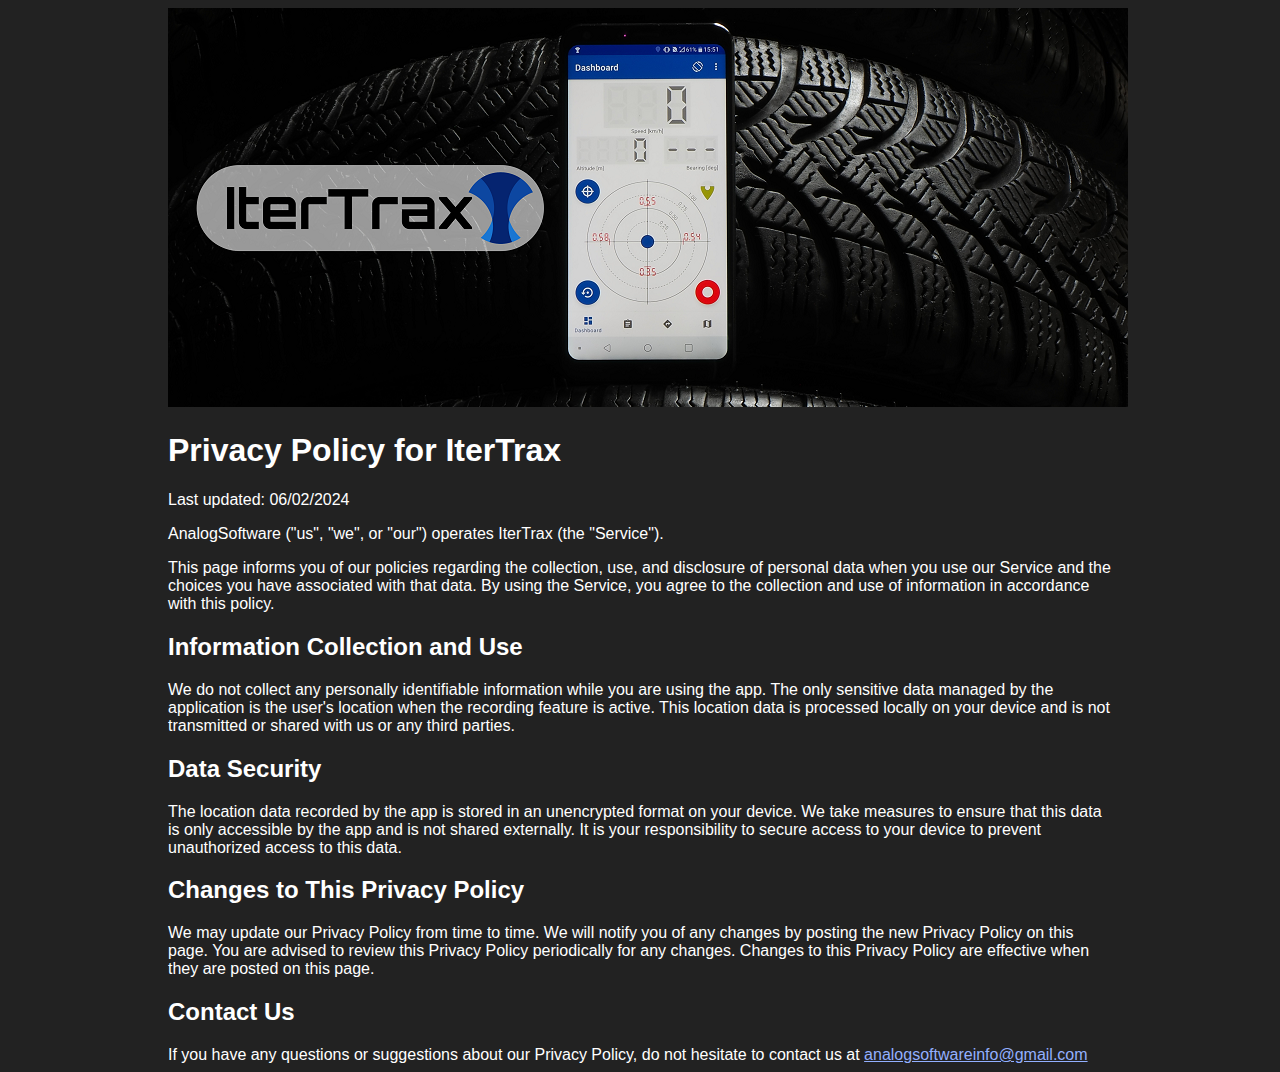
==== itertrax_privacy_policy.html @ dabc3a20 "Create itertrax_privacy_policy.html" ====
<!DOCTYPE html>
<html lang="en">
<head>
    <meta charset="UTF-8">
    <meta http-equiv="X-UA-Compatible" content="IE=edge">
    <meta name="viewport" content="width=device-width, initial-scale=1.0">
    <link rel="stylesheet" href="css/styles.css">
    <title>Privacy Policy for IterTrax</title>
</head>
<body>
    <main>
        <div>
            <img src="img/itertrax_header.png" alt="IterTrax">
            <h1>Privacy Policy for IterTrax</h1>
            <p>Last updated: 06/02/2024</p>
            <p>AnalogSoftware ("us", "we", or "our") operates IterTrax (the "Service").</p>
            <p> This page informs you of our policies regarding the collection, use, and disclosure of personal data when you use our Service and the choices you have associated with that data. By using the Service, you agree to the collection and use of information in accordance with this policy.</p>
            <h2>Information Collection and Use</h2>
            <p>We do not collect any personally identifiable information while you are using the app. The only sensitive data managed by the application is the user's location when the recording feature is active. This location data is processed locally on your device and is not transmitted or shared with us or any third parties.</p>
            <h2>Data Security</h2>
            <p>The location data recorded by the app is stored in an unencrypted format on your device. We take measures to ensure that this data is only accessible by the app and is not shared externally. It is your responsibility to secure access to your device to prevent unauthorized access to this data.</p>
            <h2>Changes to This Privacy Policy</h2>
            <p>We may update our Privacy Policy from time to time. We will notify you of any changes by posting the new Privacy Policy on this page. You are advised to review this Privacy Policy periodically for any changes. Changes to this Privacy Policy are effective when they are posted on this page.</p>
            <h2>Contact Us</h2>
            If you have any questions or suggestions about our Privacy Policy, do not hesitate to contact us at <a href="mailto:analogsoftwareinfo@gmail.com">analogsoftwareinfo@gmail.com</a>
        </div>
    </main>
</body>
</html>
---- css/styles.css ----
html {
    margin: auto;
    max-width: 960px;
    font-family: sans-serif;
    background-color: #222222;
    color: white;
  }

a:link {
    color: #93b0ff;
  }
  
a:visited {
    color: #9febf5;
  }
  
a:hover {
    color: #7c95d8;
  }
  
a:active {
    color: white;
  }
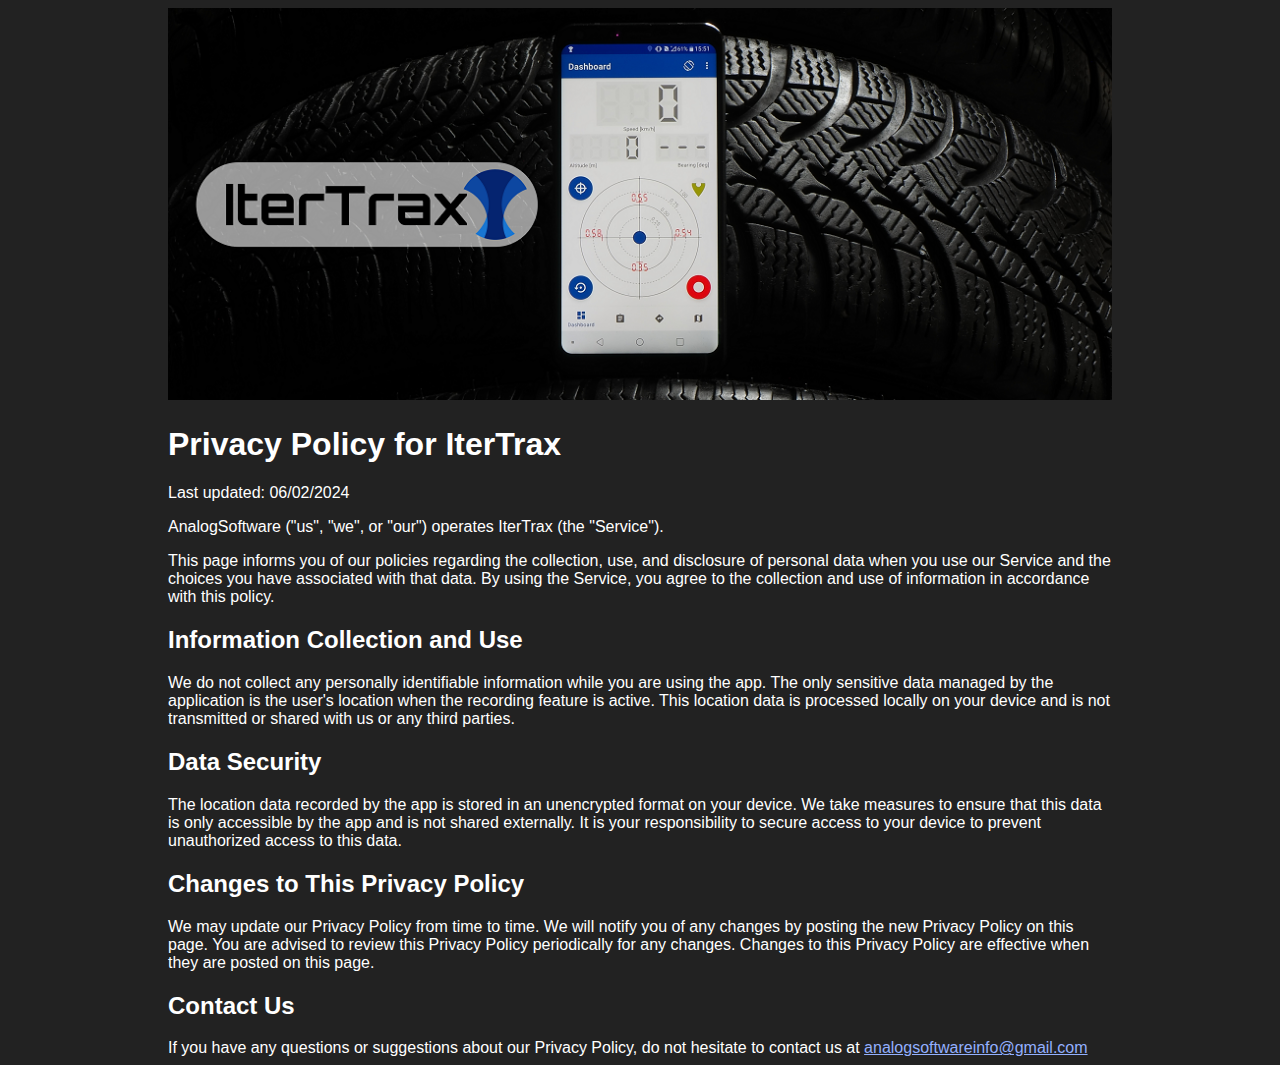
==== commit 71f68c1f: "Add relative width to images" ====
--- a/itertrax_privacy_policy.html
+++ b/itertrax_privacy_policy.html
@@ -10,7 +10,7 @@
 <body>
     <main>
         <div>
-            <img src="img/itertrax_header.png" alt="IterTrax">
+            <img src="img/itertrax_header.png" alt="IterTrax" width="100%">
             <h1>Privacy Policy for IterTrax</h1>
             <p>Last updated: 06/02/2024</p>
             <p>AnalogSoftware ("us", "we", or "our") operates IterTrax (the "Service").</p>
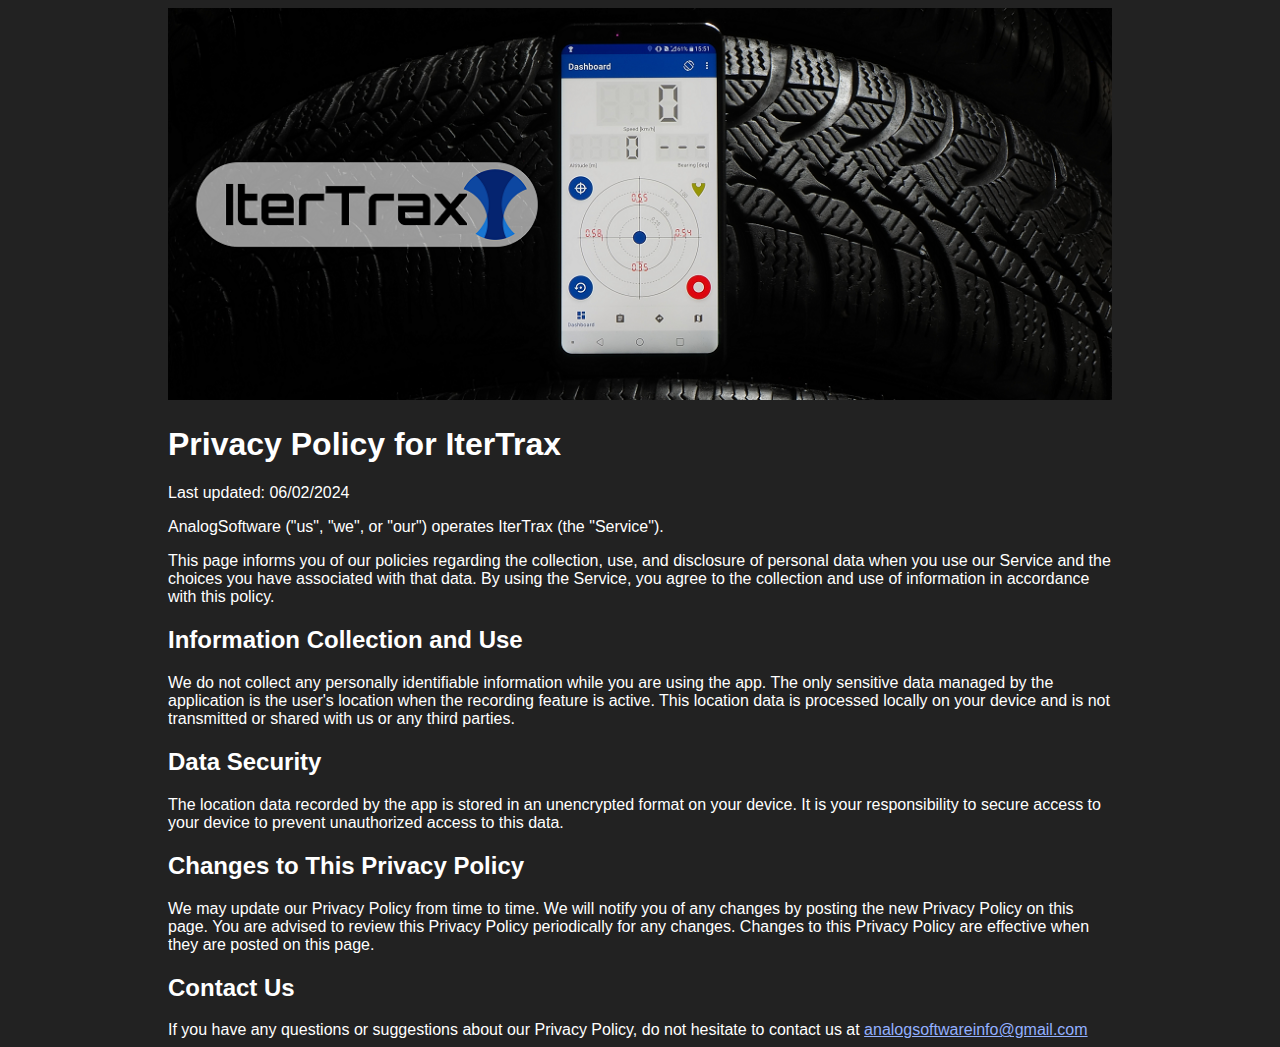
==== commit 0a5cffa4: "Update itertrax_privacy_policy.html" ====
--- a/itertrax_privacy_policy.html
+++ b/itertrax_privacy_policy.html
@@ -18,7 +18,7 @@
             <h2>Information Collection and Use</h2>
             <p>We do not collect any personally identifiable information while you are using the app. The only sensitive data managed by the application is the user's location when the recording feature is active. This location data is processed locally on your device and is not transmitted or shared with us or any third parties.</p>
             <h2>Data Security</h2>
-            <p>The location data recorded by the app is stored in an unencrypted format on your device. We take measures to ensure that this data is only accessible by the app and is not shared externally. It is your responsibility to secure access to your device to prevent unauthorized access to this data.</p>
+            <p>The location data recorded by the app is stored in an unencrypted format on your device. It is your responsibility to secure access to your device to prevent unauthorized access to this data.</p>
             <h2>Changes to This Privacy Policy</h2>
             <p>We may update our Privacy Policy from time to time. We will notify you of any changes by posting the new Privacy Policy on this page. You are advised to review this Privacy Policy periodically for any changes. Changes to this Privacy Policy are effective when they are posted on this page.</p>
             <h2>Contact Us</h2>
